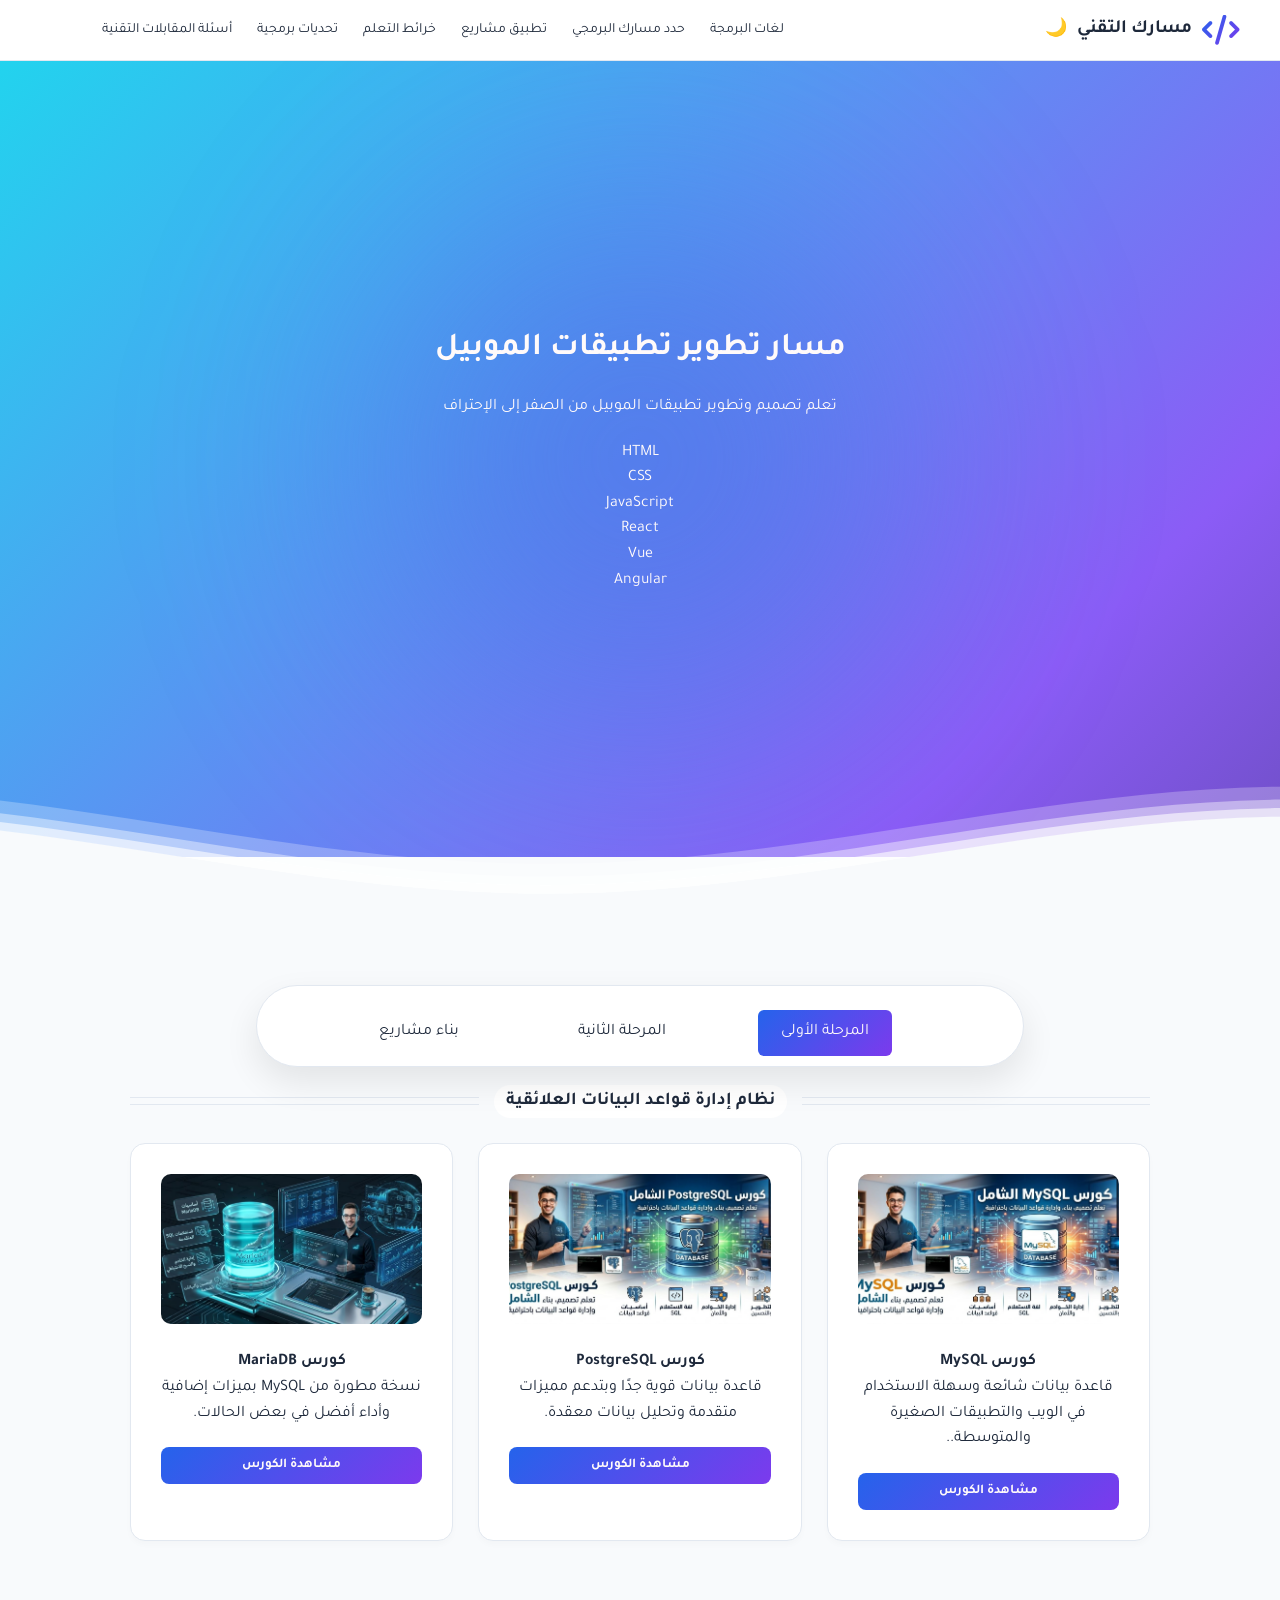
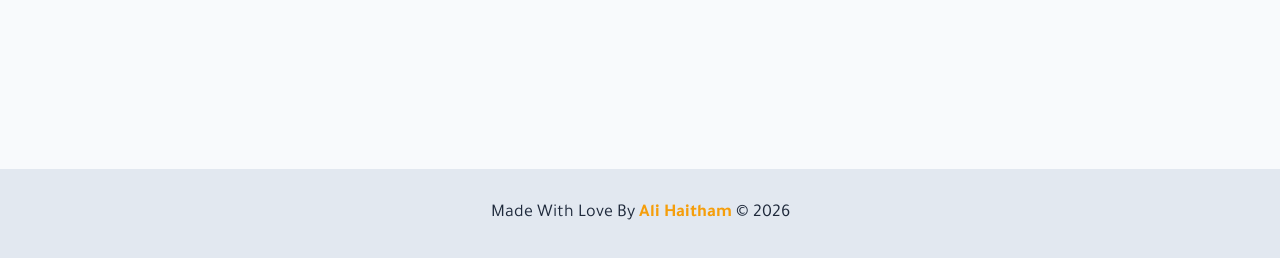
==== pages/Mobile.html @ 0cb8eadd "first commit" ====
<!DOCTYPE html>
<html lang="ar" dir="rtl">

<head>
    <meta charset="UTF-8">
    <meta name="viewport" content="width=device-width, initial-scale=1.0">
    <title>مسار | تطوير تطبيقات الموبيل </title>
    <link rel="stylesheet" href="../CSS/Mobile.css">
    <link rel="stylesheet" href="../CSS/title.css">
    <link href="https://fonts.googleapis.com/css2?family=Tajawal:wght@400;700;800&display=swap" rel="stylesheet">
    <link rel="stylesheet" href="https://cdnjs.cloudflare.com/ajax/libs/font-awesome/6.5.0/css/all.min.css">

</head>

<body>
    <!-- ==================Start-Logo Download================== -->

    <div id="preloader">
        <div class="loader-wrapper">
            <div class="logo-container">
                <div class="masarak-logo">
                    <span class="text-main">مسارك</span>
                    <span class="text-sub">التقني</span>
                    <div class="tech-arrow"></div>
                </div>
            </div>
            <div class="loading-text">جاري تحضير مسارك التقني...</div>
        </div>
    </div>
    <!-- ==================End-Logo Download================== -->
    <!-- ===================Scroll======================== -->
    <button id="scrollTopBtn">⬆</button>
    <!-- ===================Scroll======================== -->
    <!-- Start Header -->
    <header class="navbar" id="Navbar">
        <div class="nav-container">

            <!-- لوجو + Toggle -->
            <div class="logo" id="themeToggle">

                <i id="logoImg" class="fa-solid fa-code"></i>
                <h3>مسارك التقني</h3>
                <span id="modeIcon">🌙</span>
            </div>

            <!-- زرار الموبايل -->


            <div class="category_nav" id="menuToggle">
                <div onclick=Open_Categ_List() class="category_btn">
                    <i class="fa-solid fa-bars"></i>
                    <p>Browse Category</p>
                    <i class="fa-solid fa-chevron-down"></i>
                </div>

                <div class="category_nav_list" id="navLinks">

                    <a href="#لغات البرمجة">لغات البرمجة</a>
                    <a href="#حدد مسارك البرمجي">حدد مسارك البرمجي</a>
                    <a href="#تطبيق مشاريع">تطبيق مشاريع</a>
                    <a href="#خرائط التعلم">خرائط التعلم</a>
                    <a href="#تحديات برمجية">تحديات برمجية</a>
                    <a href="#أسئلة المقابلات التقنية">أسئلة المقابلات التقنية</a>
                </div>
            </div>
        </div>


        <!-- اللينكات -->
        <ul class="nav-links" id="navLinks">
            <li><a href="../index.html#لغات البرمجة">لغات البرمجة</a></li>
            <li><a href="../index.html#حدد مسارك البرمجي">حدد مسارك البرمجي</a></li>
            <li><a href="../index.html#تطبيق مشاريع">تطبيق مشاريع</a></li>
            <li><a href="../index.html#خرائط التعلم">خرائط التعلم</a></li>
            <li><a href="../index.html#تحديات برمجية">تحديات برمجية</a></li>
            <li><a href="../index.html#أسئلة المقابلات التقنية">أسئلة المقابلات التقنية</a></li>
        </ul>
    </header>


    <!-- End Header -->
    <!-- Start Hero -->
    <div class="first">
        <div class="image">
            <div class="floating-bg-container" id="floatingBg">
            </div>
            <div class="text">

                <h1>مسار تطوير تطبيقات الموبيل</h1>
                <p>تعلم تصميم وتطوير تطبيقات الموبيل من الصفر إلى الإحتراف</p>
                <ul>
                    <li>HTML</li>
                    <li>CSS</li>
                    <li>JavaScript</li>
                    <li>React</li>
                    <li>Vue</li>
                    <li>Angular</li>
                </ul>
            </div>

        </div>

    </div>
    <!-- End Hero -->

    <!-- Start waves-container -->
    <div class="waves-container">

        <svg class="waves" xmlns="http://www.w3.org/2000/svg" viewBox="0 24 150 28" preserveAspectRatio="none">

            <defs>
                <path id="gentle-wave" d="M-160 44c30 0 58-18 88-18s
                58 18 88 18 58-18 88-18
                58 18 88 18v44h-352z">
                </path>
            </defs>

            <g class="parallax">

                <use href="#gentle-wave" x="48" y="0" fill="rgba(255,255,255,.25)" />

                <use href="#gentle-wave" x="48" y="3" fill="rgba(255,255,255,.4)" />

                <use href="#gentle-wave" x="48" y="5" fill="rgba(255,255,255,.6)" />

                <use href="#gentle-wave" x="48" y="7" fill="var(--bg)" />

            </g>

        </svg>

    </div>
    <!-- End waves-container -->
    <!-- Start Cs50 -->
    <main class="Container-Tracks">
        <!-- ==================================================Start Cs50 ====================================================================== -->

        <div class="abc">
            <div class="ABC">
                <span class="tab active" data-content="one">المرحلة الأولى</span>
                <span class="tab" data-content="two">المرحلة الثانية</span>
                <span class="tab" data-content="three">بناء مشاريع</span>
            </div>
        </div>
        <div class="box active" id="one">
            <div class="content">

                <!-- ================== Start RDBMS-hr======================== -->
                <div class="fancy-divider">
                    <h2 class="section-title"> نظام إدارة قواعد البيانات العلائقية</h2>
                </div>
                <!-- ================== End RDBMS-hr========================= -->
                <!-- One Start Tracks -->
                <div class="tracks-grid">
                    <!-- ================================ONE===================================== -->
                    <div class="track-card">
                        <div class="track-img">
                            <img src="../assets/image/img-Databases/MySQL.jpg" alt="MySQL">
                        </div>
                        <h4 class="Tracks ">كورس MySQL</h4>
                        <P class="Tracks ">قاعدة بيانات شائعة وسهلة الاستخدام في الويب والتطبيقات الصغيرة والمتوسطة..
                        </P>
                        <a href="https://youtube.com/playlist?list=PLDoPjvoNmBAz6DT8SzQ1CODJTH-NIA7R9&si=02rKuu-jFbq4w8Ch"
                            target="_blank">
                            <button class="btn-track"> مشاهدة الكورس</button>
                        </a>
                    </div>
                    <!-- =====================================TWO================================== -->
                    <div class="track-card">
                        <div class="track-img">
                            <img src="../assets/image/img-Databases/PostegreSQL.jpg" alt="PostgreSQL">
                        </div>
                        <h4 class="Tracks ">كورس PostgreSQL</h4>
                        <P class="Tracks ">قاعدة بيانات قوية جدًا وبتدعم مميزات متقدمة وتحليل بيانات معقدة.</P>
                        <a href="https://youtube.com/playlist?list=PLhiFu-f80eo_90Mx37BzcIl9UJCNfEdQ_&si=wKplImMMhqoXR0Bk"
                            target="_blank">
                            <button class="btn-track"> مشاهدة الكورس</button>
                        </a>
                    </div>
                    <!-- =====================================THREE================================== -->
                    <div class="track-card">
                        <div class="track-img">
                            <img src="../assets/image/img-Databases/MariaDB.jpg" alt="MariaDB">
                        </div>
                        <h4 class="Tracks ">كورس MariaDB</h4>
                        <P class="Tracks ">نسخة مطورة من MySQL بميزات إضافية وأداء أفضل في بعض الحالات.</P>
                        <a href="https://youtube.com/playlist?list=PL3bGLnkkGnuUOB9YjjVDty6aCJApvkw8O&si=U_Xvx1oSpI6DXOw0"
                            target="_blank">
                            <button class="btn-track"> مشاهدة الكورس</button>
                        </a>
                    </div>
                </div>
            </div>
        </div>
        <!-- One End Tracks -->

        <!-- Two Start Tracks -->

        <div class="box" id="two">

            <!-- ================== Start Graph Databases-hr======================== -->
            <div class="fancy-divider">
                <h2 class="section-title"> Graph Databases </h2>
            </div>
            <!-- ================== End Graph Databases-hr========================= -->
            <div class="tracks-grid">

                <!-- ================================ONE===================================== -->

                <div class="track-card">
                    <div class="track-img">
                        <img src="../assets/image/img-Databases/Neo4j.jpg" alt="Neo4j">
                    </div>
                    <h4 class="Tracks ">كورس Neo4j</h4>
                    <P class="Tracks ">أشهر قاعدة بيانات رسومية لتحليل العلاقات المعقدة.</P>
                    <a href="https://youtu.be/8jNPelugC2s?si=sjWaELUR1Ez3cl5s" target="_blank">
                        <button class="btn-track"> مشاهدة الكورس</button>
                    </a>
                </div>
                <!-- ================================TWO===================================== -->
                <div class="track-card">
                    <div class="track-img">
                        <img src="../assets/image/img-Databases/ArangoDB.jpg" alt="ArangoDB">
                    </div>
                    <h4 class="Tracks ">كورس ArangoDB</h4>
                    <P class="Tracks ">قاعدة متعددة النماذج تدعم Graph + Document + Key-Value.</P>
                    <a href="https://youtube.com/playlist?list=PLaaJbsZsxFu5F3Kx2CdiDADAJ5wxxzQb7&si=LNoLtHkieb8CaTET"
                        target="_blank">
                        <button class="btn-track"> مشاهدة الكورس</button>
                    </a>
                </div>
                <div class="track-card">
                    <div class="track-img">
                        <img src="../assets/image/img-Databases/Neo4j.jpg" alt="Neo4j">
                    </div>
                    <h4 class="Tracks ">كورس Neo4j</h4>
                    <P class="Tracks ">أشهر قاعدة بيانات رسومية لتحليل العلاقات المعقدة.</P>
                    <a href="https://youtu.be/8jNPelugC2s?si=sjWaELUR1Ez3cl5s" target="_blank">
                        <button class="btn-track"> مشاهدة الكورس</button>
                    </a>
                </div>
                <!-- ================================TWO===================================== -->
                <div class="track-card">
                    <div class="track-img">
                        <img src="../assets/image/img-Databases/ArangoDB.jpg" alt="ArangoDB">
                    </div>
                    <h4 class="Tracks ">كورس ArangoDB</h4>
                    <P class="Tracks ">قاعدة متعددة النماذج تدعم Graph + Document + Key-Value.</P>
                    <a href="https://youtube.com/playlist?list=PLaaJbsZsxFu5F3Kx2CdiDADAJ5wxxzQb7&si=LNoLtHkieb8CaTET"
                        target="_blank">
                        <button class="btn-track"> مشاهدة الكورس</button>
                    </a>
                </div>
            </div>
            <!-- ================== Start Message Queues-hr======================== -->
            <div class="fancy-divider">
                <h2 class="section-title"> قوائم إنتظار الرسائل</h2>
            </div>
            <!-- ================== End Message Queues-hr========================= -->
            <div class="tracks-grid">

                <!-- ================================ONE===================================== -->
                <div class="track-card">
                    <div class="track-img">
                        <img src="../assets/image/img-Databases/Apache Kafka.jpg" alt="Apache Kafka">
                    </div>
                    <h4 class="Tracks ">كورس Apache Kafka</h4>
                    <P class="Tracks ">نظام قوي لمعالجة البيانات اللحظية والتدفق الكبير من الأحداث.</P>
                    <a href="https://youtube.com/playlist?list=PLt1SIbA8guusxiHz9bveV-UHs_biWFegU&si=ULp90fjHoMsMiaF9"
                        target="_blank">
                        <button class="btn-track"> مشاهدة الكورس</button>
                    </a>
                </div>

                <!-- ================================TWO===================================== -->
                <div class="track-card">
                    <div class="track-img">
                        <img src="../assets/image/img-Databases/RabbitMQ.jpg" alt="RabbitMQ">
                    </div>
                    <h4 class="Tracks ">كورس RabbitMQ</h4>
                    <P class="Tracks ">وسيط رسائل شائع لتنظيم التواصل بين الخدمات.</P>
                    <a href="https://youtube.com/playlist?list=PLalrWAGybpB-UHbRDhFsBgXJM1g6T4IvO&si=JOMWI0lzRxbo-dI5"
                        target="_blank">
                        <button class="btn-track"> مشاهدة الكورس</button>
                    </a>
                </div>
                <!-- ================================THREE===================================== -->
                <div class="track-card">
                    <div class="track-img">
                        <img src="../assets/image/img-Databases/Amazon SQS.png" alt="Amazon SQS">
                    </div>
                    <h4 class="Tracks ">كورس Amazon SQS</h4>
                    <P class="Tracks ">خدمة من أمازون لإدارة الرسائل في السحابة بسهولة.</P>
                    <a href="https://youtu.be/CyYZ3adwboc?si=DFsii4Y2ASid0gkR" target="_blank">
                        <button class="btn-track"> مشاهدة الكورس</button>
                    </a>
                </div>
                <!-- ================================FOUR===================================== -->
                <div class="track-card">
                    <div class="track-img">
                        <img src="../assets/image/img-Databases/ZeroMQ.png" alt="ZeroMQ">
                    </div>
                    <h4 class="Tracks ">كورس ZeroMQ</h4>
                    <P class="Tracks ">مكتبة خفيفة وسريعة جدًا للاتصال بين الأنظمة.</P>
                    <a href="https://youtu.be/UrwtQfSbrOs?si=cK7bs11ZoR9RWSS8" target="_blank">
                        <button class="btn-track"> مشاهدة الكورس</button>
                    </a>
                </div>
            </div>
            <!-- ================== Start Message Queues-hr======================== -->
            <div class="fancy-divider">
                <h2 class="section-title"> قوائم إنتظار الرسائل</h2>
            </div>
            <!-- ================== End Message Queues-hr========================= -->
            <div class="tracks-grid">

                <!-- ================================ONE===================================== -->
                <div class="track-card">
                    <div class="track-img">
                        <img src="../assets/image/img-Databases/Apache Kafka.jpg" alt="Apache Kafka">
                    </div>
                    <h4 class="Tracks ">كورس Apache Kafka</h4>
                    <P class="Tracks ">نظام قوي لمعالجة البيانات اللحظية والتدفق الكبير من الأحداث.</P>
                    <a href="https://youtube.com/playlist?list=PLt1SIbA8guusxiHz9bveV-UHs_biWFegU&si=ULp90fjHoMsMiaF9"
                        target="_blank">
                        <button class="btn-track"> مشاهدة الكورس</button>
                    </a>
                </div>

                <!-- ================================TWO===================================== -->
                <div class="track-card">
                    <div class="track-img">
                        <img src="../assets/image/img-Databases/RabbitMQ.jpg" alt="RabbitMQ">
                    </div>
                    <h4 class="Tracks ">كورس RabbitMQ</h4>
                    <P class="Tracks ">وسيط رسائل شائع لتنظيم التواصل بين الخدمات.</P>
                    <a href="https://youtube.com/playlist?list=PLalrWAGybpB-UHbRDhFsBgXJM1g6T4IvO&si=JOMWI0lzRxbo-dI5"
                        target="_blank">
                        <button class="btn-track"> مشاهدة الكورس</button>
                    </a>
                </div>
                <!-- ================================THREE===================================== -->
                <div class="track-card">
                    <div class="track-img">
                        <img src="../assets/image/img-Databases/Amazon SQS.png" alt="Amazon SQS">
                    </div>
                    <h4 class="Tracks ">كورس Amazon SQS</h4>
                    <P class="Tracks ">خدمة من أمازون لإدارة الرسائل في السحابة بسهولة.</P>
                    <a href="https://youtu.be/CyYZ3adwboc?si=DFsii4Y2ASid0gkR" target="_blank">
                        <button class="btn-track"> مشاهدة الكورس</button>
                    </a>
                </div>
                <!-- ================================FOUR===================================== -->
                <div class="track-card">
                    <div class="track-img">
                        <img src="../assets/image/img-Databases/ZeroMQ.png" alt="ZeroMQ">
                    </div>
                    <h4 class="Tracks ">كورس ZeroMQ</h4>
                    <P class="Tracks ">مكتبة خفيفة وسريعة جدًا للاتصال بين الأنظمة.</P>
                    <a href="https://youtu.be/UrwtQfSbrOs?si=cK7bs11ZoR9RWSS8" target="_blank">
                        <button class="btn-track"> مشاهدة الكورس</button>
                    </a>
                </div>
            </div>

        </div>
        <!-- Two End Tracks -->

        <!-- Three Start Tracks -->
        <div class="box" id="three">
            <!-- ================== Start Projects Appliction-hr======================== -->
            <div class="fancy-divider">
                <h2 class="section-title">مشاريع حقيقية لتطبيق ما تعلمته</h2>
            </div>
            <!-- ================== End Projects Appliction-hr========================= -->
            <div class="tracks-grid">
                <!-- ================================ONE===================================== -->
                <div class="track-card">
                    <div class="track-img">
                        <img src="../assets/image/img-Databases/Proj-One.jpg" alt="Project One">
                    </div>
                    <h4 class="Tracks "> مشروع إدارة موظفين</h4>
                    <P class="Tracks "></P>
                    <a href="https://youtube.com/playlist?list=PLSiLeKadTQ7kOimFxpcrlcbKEAEeRZUac&si=DurNex2AdR41Fgx1"
                        target="_blank">
                        <button class="btn-track"> مشاهدة المشروع</button>
                    </a>
                </div>
                <!-- ================================TWO===================================== -->
                <div class="track-card">
                    <div class="track-img">
                        <img src="../assets/image/img-Databases/Proj-Two.jpg" alt="Project Two">
                    </div>
                    <h4 class="Tracks ">مشروع إدارة الطلاب</h4>
                    <P class="Tracks "></P>
                    <a href="https://youtube.com/playlist?list=PLSiLeKadTQ7kB6O992zh6ZYgVHzEl6Mk2&si=RvkMguyRdn5TS5FF"
                        target="_blank">
                        <button class="btn-track"> مشاهدة المشروع</button>
                    </a>
                </div>
                <!-- ================================THREE===================================== -->
                <div class="track-card">
                    <div class="track-img">
                        <img src="../assets/image/img-Databases/Proj-Three.jpg" alt="Project Three">
                    </div>
                    <h4 class="Tracks "> تصميم قواعد بيانات</h4>
                    <P class="Tracks ">تطبيق عملي على ERD</P>
                    <a href="https://youtu.be/vi7tbmzMceI?si=183tUClDZffqus0xq" target="_blank">
                        <button class="btn-track"> مشاهدة المشروع</button>
                    </a>
                </div>
                <!-- ================================Four===================================== -->
                <div class="track-card">
                    <div class="track-img">
                        <img src="../assets/image/img-Databases/Proj-Four.jpg" alt="Project Four">
                    </div>
                    <h4 class="Tracks "> تصميم قاعدة بيانات Excel على Access</h4>
                    <P class="Tracks "></P>
                    <a href="https://youtube.com/playlist?list=PLJATL9W61MQIircJpsPG6NtkhGFSMXMoU&si=rrNp1w0-175kslbB"
                        target="_blank">
                        <button class="btn-track"> مشاهدة المشروع</button>
                    </a>
                </div>
                <!-- ================================Five===================================== -->
                <div class="track-card">
                    <div class="track-img">
                        <img src="../assets/image/img-Databases/Proj-Five.jpg" alt="Project Five">
                    </div>
                    <h4 class="Tracks "> تطبيق موبيل مع قاعدة بيانات</h4>
                    <P class="Tracks "></P>
                    <a href="https://youtu.be/-2_ApKTOTXc?si=pfBWmsaFVOlygS7O" target="_blank">
                        <button class="btn-track"> مشاهدة المشروع</button>
                    </a>
                </div>
                <!-- ================================Six===================================== -->
                <div class="track-card">
                    <div class="track-img">
                        <img src="../assets/image/img-Databases/Proj-Six.jpg" alt="Project Six">
                    </div>
                    <h4 class="Tracks "> مشروع إدارة عيادة أسنان</h4>
                    <P class="Tracks "></P>
                    <a href="https://youtu.be/Jsl-eyF0ug0?si=QrRxVZOH7whg2E7Q" target="_blank">
                        <button class="btn-track"> مشاهدة المشروع</button>
                    </a>
                </div>
            </div>
        </div>
    </main>
    <!-- End Cs50 -->
    <!-- =========================================================End Cs50 ================================================================== -->


    <!-- End Tracks -->
    <!-- Start Footer -->
    <div class="footer"> 2026 &copy; Made With Love By <span> Ali Haitham</span> </div>
    <!-- End Footer -->
    <script src="../JS/Mobile.js"></script>
</body>

</html>
---- CSS/Mobile.css ----
/* الإعدادات العامة */
* {
    margin: 0;
    padding: 0;
    box-sizing: border-box;
    font-family: 'Tajawal';
}

body {
    background-color: var(--bg);
    color: var(--text);
    line-height: 1.6;
    overflow-y: scroll;
}

/* Light Mode */
:root {
    --Header-Background: #FFFFFF;
    --Border: #E2E8F0;
    --Links-Hover: #2563EB;
    --btn-Background: linear-gradient(135deg, #2563EB, #7C3AED);
    --btn-Hover: linear-gradient(135deg, #1D4ED8, #6D28D9);
    --back-hero: #0454ff;
    --bg: #F8FAFC;
    --card: #FFFFFF;
    --before-cart: linear-gradient(135deg, #2563EB, #7C3AED, #06B6D4);
    --primary: linear-gradient(135deg, #2563EB, #7C3AED);
    --text: #1E293B;
    --h1-text: #fffafa;
    --second-text: #64748B;
    --accent: #F59E0B;
    --bg-input: #F1F5F9;
    --icon-color: linear-gradient(135deg, #2563EB, #7C3AED);
    --footer-Background: #E2E8F0;
    --footer-Text: #1E293B;
    --bg-gradient: linear-gradient(-45deg, #0F172A, #7C3AED, #06B6D4, #1E293B, #8B5CF6, #22D3EE);
    --floating-element-color: rgba(255, 255, 255, 0.15);
}

/* Dark Mode */
.dark {
    --Header-Background: #020617;
    --Border: #1E293B;
    --Links-Hover: #3B82F6;
    --btn-Background: linear-gradient(135deg, #06B6D4, #8B5CF6);
    --btn-Hover: linear-gradient(135deg, #22D3EE, #A78BFA);
    --back-hero: #0F172A;
    --bg: #0F172A;
    --card: #1E293B;
    --before-cart: linear-gradient(135deg, #0F172A, #4C1D95, #155E75);
    --primary: linear-gradient(135deg, #3B82F6, #7C3AED);
    --text: #E2E8F0;
    --h1-text: #E2E8F0;
    --second-text: #94A3B8;
    --accent: #F59E0B;
    --bg-input: #1E293B;
    --icon-color: linear-gradient(135deg, #06B6D4, #8B5CF6);
    --footer-Background: #1E293B;
    --footer-Text: #E2E8F0;
    --bg-gradient: linear-gradient(135deg, #020617, #312E81, #0F766E);
    --floating-element-color: rgba(0, 242, 254, 0.2);
}

/* <!-- ==================Start-Logo Download================== --> */
/* شاشة التحميل الكاملة */
#preloader {
    position: fixed;
    top: 0;
    left: 0;
    width: 100%;
    height: 100%;
    background: radial-gradient(circle, #1e293b 0%, #0f172a 100%);
    display: flex;
    justify-content: center;
    align-items: center;
    z-index: 10000;
    transition: opacity 0.6s ease;
}

/* حاوية اللوجو */
.masarak-logo {
    position: relative;
    display: flex;
    flex-direction: column;
    align-items: center;
    font-family: 'Arial', sans-serif;
}

.text-main {
    color: var(--h1-text);
    font-size: 3.5rem;
    font-weight: bold;
    line-height: 1;
}

.text-sub {
    color: var(--Links-Hover);
    font-size: 1.5rem;
    margin-top: -5px;
    letter-spacing: 2px;
}

/* السهم التقني المحاكي للصورة */
.tech-arrow {
    position: absolute;
    left: -60px;
    top: 50%;
    transform: translateY(-50%);
    width: 80px;
    height: 80px;
    border: 4px solid transparent;
    border-left-color: var(--Links-Hover);
    border-radius: 50%;
    animation: rotate-arrow 1.5s infinite linear;
}

.tech-arrow::before {
    content: '';
    position: absolute;
    top: -10px;
    left: 20px;
    width: 0;
    height: 0;
    border-left: 15px solid transparent;
    border-right: 15px solid transparent;
    border-bottom: 20px solid var(--Links-Hover);
    transform: rotate(45deg);
}

/* حركة دوران السهم السلسة */
@keyframes rotate-arrow {
    0% {
        transform: translateY(-50%) rotate(0deg);
        opacity: 0.5;
    }

    50% {
        opacity: 1;
    }

    100% {
        transform: translateY(-50%) rotate(360deg);
        opacity: 0.5;
    }
}

/* نص التحميل السفلي */
.loading-text {
    margin-top: 30px;
    color: var(--h1-text);
    font-size: 0.9rem;
    text-align: center;
    letter-spacing: 1px;
    animation: fade-text 1.5s infinite;
}

@keyframes fade-text {

    0%,
    100% {
        opacity: 0.4;
    }

    50% {
        opacity: 1;
    }
}

/* لإخفاء الشاشة */
.preloader-hidden {
    opacity: 0;
    pointer-events: none;
}

/* <!-- ==================End-Logo Download================== --> */
/* ================Scroll======================= */


/* عرض السكرول */
::-webkit-scrollbar {
    width: 15px;
    /* عمودي */
    height: 8px;
    /* أفقي */
}

/* الخلفية */
::-webkit-scrollbar-track {
    background: var(--bg);
    /* لون الخلفية */
}

/* الجزء اللي بيتحرك */
::-webkit-scrollbar-thumb {
    background: var(--primary);
    /* لون السكرول */
    border-radius: 0;
    /* يخليه زوايا حادة */
    background: var(--primary);
    min-height: 20px;
}

/* عند الـ hover */
::-webkit-scrollbar-thumb:hover {
    background: var(--primary);
}

#scrollTopBtn {
    position: fixed;
    bottom: 20px;
    /* المسافة من تحت */
    right: 20px;
    /* مكانه يمين */
    font-size: 30px;
    padding: 10px 15px;
    border: none;
    background: var(--btn-Background);
    color: var(--h1-text);
    cursor: pointer;
    border-radius: 10px;
    display: none;
    /* مخفي في الأول */
}

#scrollTopBtn:hover {
    background: var(--btn-Hover);
}

/* ================Scroll======================= */
.container {
    max-width: 1100px;
    margin: 0 auto;
    padding: 0 20px;
}

/* Start Header */
/* Navbar */
header {
    position: sticky;
    top: 0;
    z-index: 2000;
    backdrop-filter: blur(10px);
    background: var(--Header-Background);
    border-bottom: 1px solid var(--Border);
    transition: 0.3s ease;
    display: flex;
    justify-content: space-between;
    align-items: center;
    width: 100%;
}

header.scrolled {
    background: transparent;
}

.nav-container {
    display: flex;
    align-items: center;
    justify-content: space-between;
    padding: 15px 40px;
}

/* اللوجو */
.logo {
    display: flex;
    align-items: center;
    gap: 10px;
    cursor: pointer;
}

.logo i {
    font-size: 30px;
    transition: 0.3s;
    background: var(--icon-color);
    -webkit-background-clip: text;
    -webkit-text-fill-color: transparent;
}

.logo:hover i {
    transform: scale(1.05);
}

/* الأيقونة */
#modeIcon {
    font-size: 18px;
    transition: 0.3s;
}

/* اللينكات */
.nav-links {
    display: flex;
    gap: 25px;
    list-style: none;
    padding: 0 8%;
    font-size: 14px;
}

.nav-links a {
    text-decoration: none;
    color: var(--text);
    position: relative;
    transition: 0.3s;
}

/* underline animation */
.nav-links a::after {
    content: "";
    position: absolute;
    bottom: -5px;
    left: 0;
    width: 0%;
    height: 2px;
    background: var(--primary);
    transition: 0.3s;
}

.nav-links a:hover::after {
    width: 100%;
}

/* زرار */
.login-btn {
    background: var(--btn-Background);
    color: var();
    border: none;
    padding: 10px 18px;
    border-radius: 10px;
    cursor: pointer;
    transition: 0.3s;
}

.login-btn:hover {
    background: var(--btn-Hover);
    transform: translateY(-2px);
}

/* زرار الموبايل */
.header .category_nav {
    display: none;
}

/* ================= MOBILE ================= */
@media (max-width: 768px) {

    .menu-toggle {
        display: block;
    }

    .nav-links {
        position: absolute;
        top: 70px;
        right: 0;
        background: var(--Header-Background);
        width: 100%;
        flex-direction: column;
        align-items: center;
        gap: 20px;
        padding: 20px;

        /* animation */
        opacity: 0;
        transform: translateY(-20px);
        pointer-events: none;
        transition: 0.3s;
    }

    .nav-links.active {
        opacity: 1;
        transform: translateY(0);
        pointer-events: auto;
    }

    .login-btn {
        display: none;
    }
}

/* Start Header */

.category_nav {
    width: 180px;
    position: relative;
    height: 50px;
    margin-right: 300px;
    display: none;
}

.category_nav .category_btn {
    height: 100%;
    width: 100%;
    display: flex;
    justify-content: space-between;
    align-items: center;
    background: var(--Header-Background);
    padding: 10px 15px;
    cursor: pointer;
}

.category_nav .category_btn p {
    color: var(--text);
    font-weight: 600;
    font-size: 15px;
}

.category_nav .category_btn i {
    color: var(--text);
    transition: 0.3s;
}

.category_nav .nav_links {
    display: flex;
    gap: 35px;
}

.category_nav .nav_links li a {
    color: var(--color_heading);
    transition: 0.3s;
}

.category_nav .nav_links li:hover a,
.category_nav .nav_links li.active {
    color: var(--main_color);
}

.category_nav .category_nav_list {
    position: absolute;
    top: 100%;
    left: 0;
    background: var(--Header-Background);
    width: 100%;
    border: 1px solid var(--Border);
    border-top: 0;
    display: flex;
    flex-direction: column;
    clip-path: polygon(0 0, 100% 0, 100% 0, 0 0);
    border-width: 0px 1px 1px;
    border-style: none solid solid;
    border-image: initial;
    border-top: 0px;
    transition: 0.3s;
}

.category_nav .category_nav_list.active {
    clip-path: polygon(0 0, 100% 0, 100% 100%, 0 100%);
}

.category_nav .category_nav_list a {
    padding: 14px 10px;
    border-bottom: 1px solid var(--Border);
    font-size: 14px;
    text-align: center;
    color: var(--text);
    font-weight: bold;
    text-decoration: none
}

.category_nav .category_nav_list a:last-child {
    border-bottom: 0;
}

.category_nav .category_nav_list a:hover {
    background: var(--hover);
}

.opn_menu,
.close_menu {
    display: none;
}

/* ============================================ */
.Icon {
    display: flex;
    align-items: center;
    gap: 10px;
}

.Icon h3 {
    color: var(--text);
    margin-right: 45px;
    font-size: 15px;
}

@media (max-width: 768px) {
    .category_nav {
        display: block;
    }
}

/* End Header */

/* ====================== */
/* Start first */
.first {
    height: 100vh;
    padding: 20px;
    background: var(--bg-gradient);
    background-size: 400% 400%;
    animation: gradientPulse 12s ease infinite;
    height: calc(94vh - 50px);
    display: flex;
    justify-content: center;
    align-items: center;
    text-align: center;
    color: var(--h1-text);
    position: relative;
    overflow: hidden;
}

@keyframes gradientPulse {
    0% {
        background-position: 0% 50%;
    }

    50% {
        background-position: 100% 50%;
    }

    100% {
        background-position: 0% 50%;
    }
}

.first::before {
    content: "";
    position: absolute;
    inset: -100px;
    background:
        radial-gradient(circle, rgba(124, 58, 237, .35) 0%, transparent 40%),
        radial-gradient(circle, rgba(6, 182, 212, .35) 0%, transparent 40%),
        radial-gradient(circle, rgba(59, 130, 246, .25) 0%, transparent 40%);
    filter: blur(100px);
    animation: glowMove 10s ease-in-out infinite;
}

@keyframes glowMove {

    0%,
    100% {
        transform: translate(-5%, -5%) scale(1);
    }

    50% {
        transform: translate(5%, 5%) scale(1.2);
    }
}

/* Start Bg-Animated */
.floating-bg-container {
    position: absolute;
    top: 0;
    left: 0;
    width: 100%;
    height: 100%;
    overflow: hidden;
    z-index: 1;
    transition: background 0.3s ease;
}

.floating-item {
    position: absolute;
    bottom: -100px;
    color: var(--floating-element-color);
    font-family: 'Courier New', Courier, monospace;
    font-weight: bold;
    user-select: none;
    pointer-events: none;
    animation: floatUp linear infinite;
    transition: color 0.5s ease;
}

@keyframes floatUp {
    0% {
        transform: translateY(0) rotate(0deg);
        opacity: 0;
    }

    10% {
        opacity: 1;
    }

    90% {
        opacity: 1;
    }

    100% {
        transform: translateY(-120vh) rotate(360deg);
        opacity: 0;
    }
}

/* End Bg-Animated */
.text {
    color: var(--h1-text);
    position: relative;
    z-index: 10;
    display: flex;
    flex-direction: column;
    justify-content: center;
    align-items: center;
    gap: 20px;
}

.text ul li {

    list-style: none;
}

@media (min-width: 575px) and (max-width: 767px) {
    .text h1 {
        font-size: 1.5rem;
    }
}



/* ====================================== */
/* ===================Start-waves=============== */

/* المحتوى */
.waves-container {
    position: absolute;
    bottom: 0;
    left: 0;
    width: 100%;
    z-index: 10;
}

.waves {
    position: relative;
    width: 100%;
    height: 120px;
    bottom: -10px
}

.parallax>use {
    animation: move-forever 25s cubic-bezier(.55, .5, .45, .5) infinite;
}

.parallax>use:nth-child(1) {
    animation-delay: -2s;
    animation-duration: 7s;
}

.parallax>use:nth-child(2) {
    animation-delay: -3s;
    animation-duration: 10s;
}

.parallax>use:nth-child(3) {
    animation-delay: -4s;
    animation-duration: 13s;
}

.parallax>use:nth-child(4) {
    animation-delay: -5s;
    animation-duration: 20s;
}

@keyframes move-forever {
    0% {
        transform: translate3d(-90px, 0, 0);
    }

    100% {
        transform: translate3d(85px, 0, 0);
    }
}

/* ===================End-waves=============== */
/* Start Cs50 */
main {
    display: block;
    max-width: 1100px;
    margin: 0 auto;
    padding: 0 20px;
    margin-top: 10%;
    margin-bottom: 10%;
}

.tabs {
    margin-bottom: 20px;
}

.tab {
    display: inline-block;
    padding: 10px 15px;
    margin-right: 10px;
    border-radius: 6px;
    cursor: pointer;
    transition: 0.3s;
}

/* hover */
.tab:hover {
    background: var(--btn-Hover);
    color: var(--h1-text);
}

.tab.active {
    background: var(--btn-Background);
    color: var(--h1-text);
}

.box {
    display: none;
    padding: 20px;
    color: var(--text);
    border-radius: 10px;
}

.box.active {
    display: block;
}

.abc {
    background: var(--card);
    height: 80px;
    border-radius: 50px;
    padding: 40px;
    box-shadow: 0 15px 35px rgba(0, 0, 0, 0.09);
    border: 1px solid var(--Border);
    position: relative;
    z-index: 10;
    width: 60%;
    position: absolute;
    right: 20%;

}

@media (min-width: 575px) and (max-width: 767px) {
    .abc {
        width: 72%;
        right: 14%;
    }
}

.ABC {
    width: 77%;
    height: 80px;
    padding: 20px;
    margin-right: 8%;
    display: grid;
    grid-template-columns: 1fr 1fr 1fr;
    justify-content: center;
    align-items: center;
    text-align: center;
    gap: 60px;
    position: absolute;
    top: 5%;
}

@media (max-width: 992px) {
    .ABC {
        font-size: 11px;
        gap: 20px;
        position: absolute;
        left: 12%;
    }
}

@media (max-width: 992px) {
    .abc {
        width: 72%;
        right: 14%;
    }
}

@media (min-width: 993px) and (max-width: 1135px) {
    .ABC {
        gap: 20px;
    }
}

@media (min-width: 575px) and (max-width: 767px) {
    .ABC {
        font-size: 11px;
        gap: 0px;
        height: 20%;
        width: 90%;
        margin-left: -23px;
    }
}

@media(min-width: 390px)and (max-width:574px) {
    .abc {
        width: 100%;
        right: 0%;

    }
}

.ABC span {
    display: inline-block;
    padding: 10px 15px;
    border-radius: 6px;
    transition: 0.3s;
    cursor: pointer;
}

.ABC span:hover {
    background: var(--btn-Hover);
    color: var(--h1-text);
}

/* End Cs50 */
/* <!-- ==================hr======================== --> */
.fancy-divider {
    display: flex;
    align-items: center;
    text-align: center;
    margin: 25px 0;
    margin-top: 80px;
}

.fancy-divider::before,
.fancy-divider::after {
    content: "";
    flex: 1;
    height: 6px;
    border-top: 1px solid var(--Border);
    border-bottom: 1px solid var(--Border);
}

.fancy-divider h2 {
    margin: 0 15px;
    padding: 2px 12px;
    background: var(--card);
    color: var(--text);
    font-size: 18px;
    border-radius: 20px;
}

/* <!-- ==================hr======================== --> */
/* ====================================== */
/* Start Tracks */
.tracks-grid {
    display: grid;
    grid-template-columns: repeat(auto-fit, minmax(280px, 1fr));
    gap: 25px;
    margin-bottom: 80px;
}

.track-card {
    background: var(--card);
    padding: 30px;
    border-radius: 15px;
    text-align: center;
    box-shadow: 0 4px 6px rgba(0, 0, 0, 0.02);
    border: 1px solid var(--Border);
    transition: all 0.3s ease;

    position: relative;
    z-index: 1;
    transition: 0.3s ease;
    overflow: hidden;
}

.track-card::before {
    content: "";
    position: absolute;
    inset: -2px;
    background: var(--before-cart);
    filter: blur(25px);
    opacity: 0;
    transition: 0.4s ease;
    z-index: -1;
}

.track-card:hover::before {
    opacity: 1;
    transform: scale(1.05);
}

.track-img img {
    width: 100%;
    height: 150px;
    object-fit: cover;
    border-radius: 10px;
    margin-bottom: 15px;
}

.btn-track {
    background: var(--btn-Background);
    color: var(--h1-text);
    border: none;
    width: 100%;
    padding: 10px;
    border-radius: 8px;
    margin-top: 20px;
    font-weight: bold;
    cursor: pointer;
}

.btn-track:hover {
    background: var(--btn-Hover);
}

.Tracks {
    color: var(--text);
}

/* End Tracks */

/* Start Footer */
.footer {
    background: var(--footer-Background);
    color: var(--footer-Text);
    padding: 30px 10px;
    text-align: center;
    font-size: 18px;
}

.footer span {
    font-weight: bold;
    color: var(--accent);
}

/* End Footer */
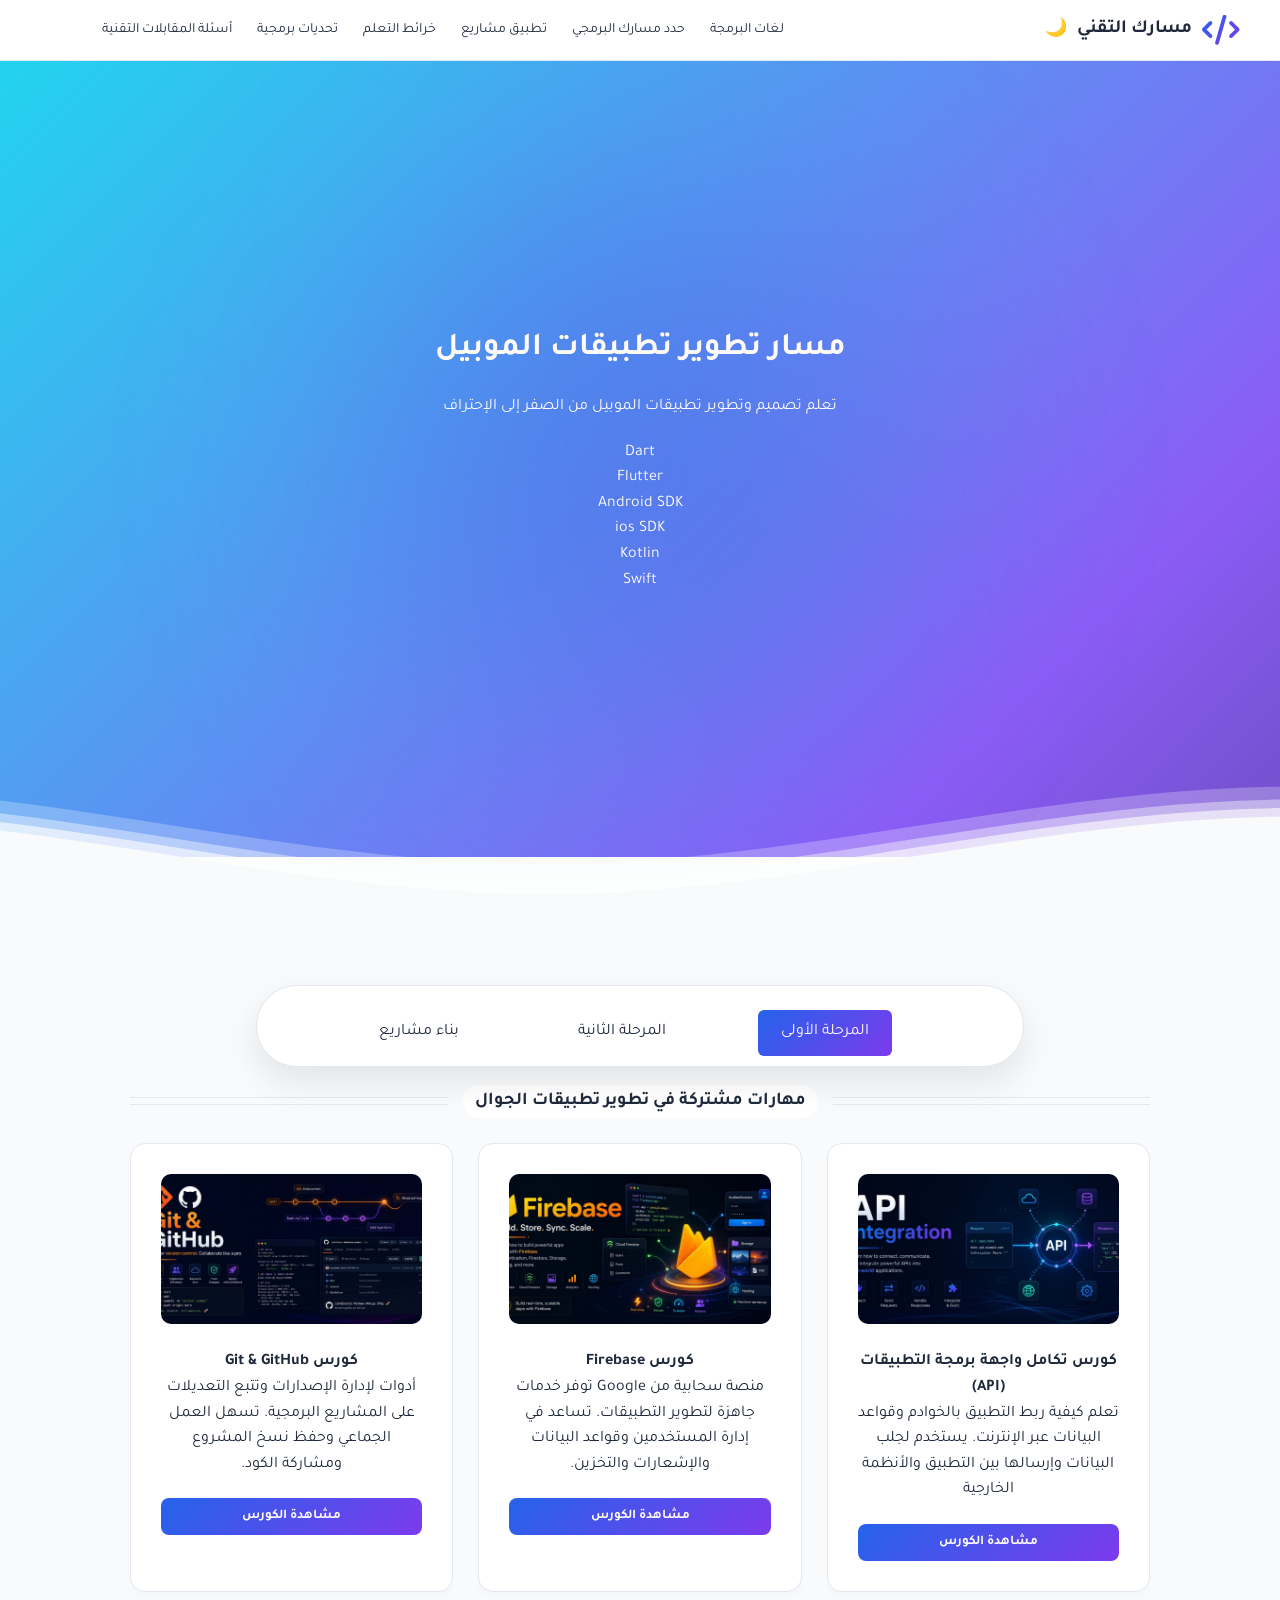
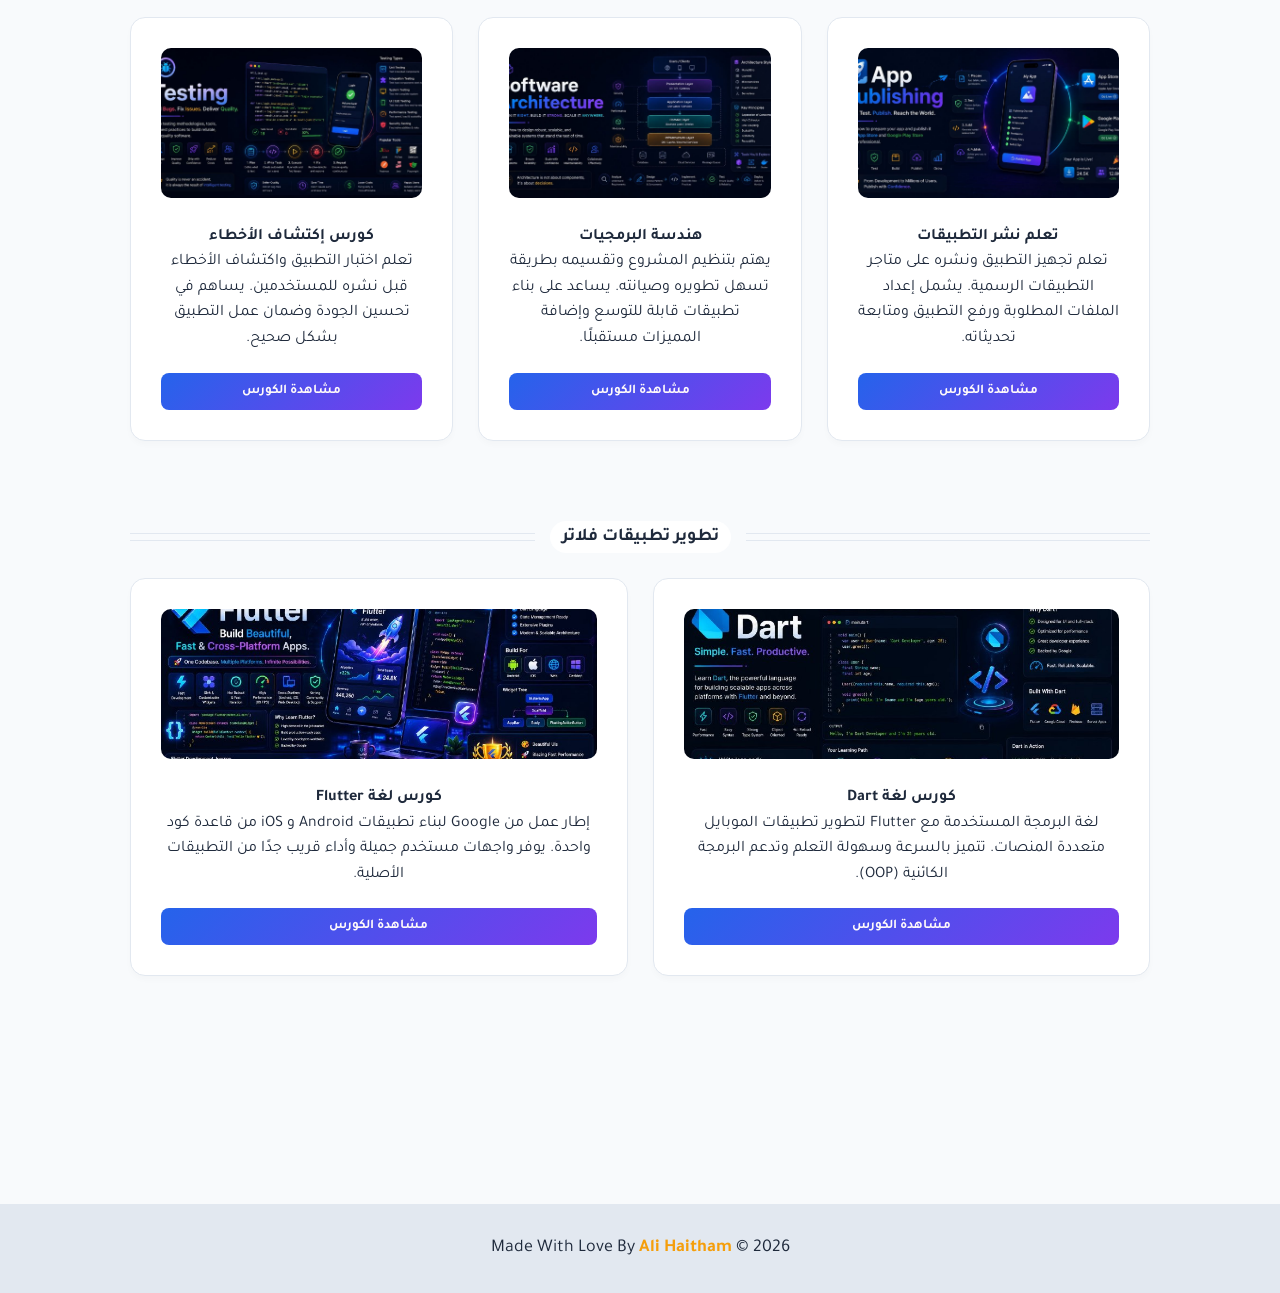
==== commit aa9603d2: "Add (Responsive-index + Mobil App)" ====
--- a/pages/Mobile.html
+++ b/pages/Mobile.html
@@ -89,12 +89,12 @@
                 <h1>مسار تطوير تطبيقات الموبيل</h1>
                 <p>تعلم تصميم وتطوير تطبيقات الموبيل من الصفر إلى الإحتراف</p>
                 <ul>
-                    <li>HTML</li>
-                    <li>CSS</li>
-                    <li>JavaScript</li>
-                    <li>React</li>
-                    <li>Vue</li>
-                    <li>Angular</li>
+                    <li>Dart</li>
+                    <li>Flutter</li>
+                    <li>Android SDK</li>
+                    <li>ios SDK</li>
+                    <li>Kotlin</li>
+                    <li>Swift</li>
                 </ul>
             </div>
 
@@ -143,55 +143,132 @@
             </div>
         </div>
         <div class="box active" id="one">
-            <div class="content">
-
-                <!-- ================== Start RDBMS-hr======================== -->
-                <div class="fancy-divider">
-                    <h2 class="section-title"> نظام إدارة قواعد البيانات العلائقية</h2>
-                </div>
-                <!-- ================== End RDBMS-hr========================= -->
-                <!-- One Start Tracks -->
-                <div class="tracks-grid">
-                    <!-- ================================ONE===================================== -->
-                    <div class="track-card">
-                        <div class="track-img">
-                            <img src="../assets/image/img-Databases/MySQL.jpg" alt="MySQL">
-                        </div>
-                        <h4 class="Tracks ">كورس MySQL</h4>
-                        <P class="Tracks ">قاعدة بيانات شائعة وسهلة الاستخدام في الويب والتطبيقات الصغيرة والمتوسطة..
-                        </P>
-                        <a href="https://youtube.com/playlist?list=PLDoPjvoNmBAz6DT8SzQ1CODJTH-NIA7R9&si=02rKuu-jFbq4w8Ch"
-                            target="_blank">
-                            <button class="btn-track"> مشاهدة الكورس</button>
-                        </a>
-                    </div>
-                    <!-- =====================================TWO================================== -->
-                    <div class="track-card">
-                        <div class="track-img">
-                            <img src="../assets/image/img-Databases/PostegreSQL.jpg" alt="PostgreSQL">
-                        </div>
-                        <h4 class="Tracks ">كورس PostgreSQL</h4>
-                        <P class="Tracks ">قاعدة بيانات قوية جدًا وبتدعم مميزات متقدمة وتحليل بيانات معقدة.</P>
-                        <a href="https://youtube.com/playlist?list=PLhiFu-f80eo_90Mx37BzcIl9UJCNfEdQ_&si=wKplImMMhqoXR0Bk"
-                            target="_blank">
-                            <button class="btn-track"> مشاهدة الكورس</button>
-                        </a>
-                    </div>
-                    <!-- =====================================THREE================================== -->
-                    <div class="track-card">
-                        <div class="track-img">
-                            <img src="../assets/image/img-Databases/MariaDB.jpg" alt="MariaDB">
-                        </div>
-                        <h4 class="Tracks ">كورس MariaDB</h4>
-                        <P class="Tracks ">نسخة مطورة من MySQL بميزات إضافية وأداء أفضل في بعض الحالات.</P>
-                        <a href="https://youtube.com/playlist?list=PL3bGLnkkGnuUOB9YjjVDty6aCJApvkw8O&si=U_Xvx1oSpI6DXOw0"
-                            target="_blank">
-                            <button class="btn-track"> مشاهدة الكورس</button>
-                        </a>
-                    </div>
-                </div>
-            </div>
-        </div>
+
+
+            <!-- ================== Start RDBMS-hr======================== -->
+            <div class="fancy-divider">
+                <h2 class="section-title">مهارات مشتركة في تطوير تطبيقات الجوال</h2>
+            </div>
+            <!-- ================== End RDBMS-hr========================= -->
+            <!-- One Start Tracks -->
+            <div class="tracks-grid">
+                <!-- ================================ONE===================================== -->
+                <div class="track-card">
+                    <div class="track-img">
+                        <img src="../assets/image/img-Flutter/API integration.jpg" alt="API integration">
+                    </div>
+                    <h4 class="Tracks ">كورس تكامل واجهة برمجة التطبيقات (API)</h4>
+                    <P class="Tracks ">تعلم كيفية ربط التطبيق بالخوادم وقواعد البيانات عبر الإنترنت.
+                        يستخدم لجلب البيانات وإرسالها بين التطبيق والأنظمة الخارجية
+                    </P>
+                    <a href="https://youtube.com/playlist?list=PLW3uJGWFOnbEw2PfOLoBV8msehVZtIWFz&si=xbraW-anuJlvqZzJ"
+                        target="_blank">
+                        <button class="btn-track"> مشاهدة الكورس</button>
+                    </a>
+                </div>
+                <!-- =====================================TWO================================== -->
+                <div class="track-card">
+                    <div class="track-img">
+                        <img src="../assets/image/img-Flutter/Firebase.jpg" alt="Firebase">
+                    </div>
+                    <h4 class="Tracks ">كورس Firebase</h4>
+                    <P class="Tracks ">منصة سحابية من Google توفر خدمات جاهزة لتطوير التطبيقات.
+                        تساعد في إدارة المستخدمين وقواعد البيانات والإشعارات والتخزين.</P>
+                    <a href="https://youtube.com/playlist?list=PLgXiMFQrD9pKZ3uiJ6temP9YVq2Nb3mfu&si=l9xZfqW2-9jsk5AT"
+                        target="_blank">
+                        <button class="btn-track"> مشاهدة الكورس</button>
+                    </a>
+                </div>
+                <!-- =====================================THREE================================== -->
+                <div class="track-card">
+                    <div class="track-img">
+                        <img src="../assets/image/img-Flutter/Git & GitHub.jpg" alt="Git & GitHub">
+                    </div>
+                    <h4 class="Tracks ">كورس Git & GitHub</h4>
+                    <P class="Tracks ">أدوات لإدارة الإصدارات وتتبع التعديلات على المشاريع البرمجية.
+                        تسهل العمل الجماعي وحفظ نسخ المشروع ومشاركة الكود.</P>
+                    <a href="https://youtube.com/playlist?list=PLDoPjvoNmBAw4eOj58MZPakHjaO3frVMF&si=orQzK4Xc1zwvhdD1"
+                        target="_blank">
+                        <button class="btn-track"> مشاهدة الكورس</button>
+                    </a>
+                </div>
+                <!-- =====================================FORE================================== -->
+                <div class="track-card">
+                    <div class="track-img">
+                        <img src="../assets/image/img-Flutter/App Publishing.jpg" alt="App Publishing">
+                    </div>
+                    <h4 class="Tracks ">تعلم نشر التطبيقات</h4>
+                    <P class="Tracks ">تعلم تجهيز التطبيق ونشره على متاجر التطبيقات الرسمية.
+                        يشمل إعداد الملفات المطلوبة ورفع التطبيق ومتابعة تحديثاته.</P>
+                    <a href="https://youtu.be/4NVw2fN8UIA?si=zjsO2ARpUjX4c0XV" target="_blank">
+                        <button class="btn-track"> مشاهدة الكورس</button>
+                    </a>
+                </div>
+                <!-- =====================================FIVE================================== -->
+                <div class="track-card">
+                    <div class="track-img">
+                        <img src="../assets/image/img-Flutter/Software Architecture.jpg" alt="Software Architecture">
+                    </div>
+                    <h4 class="Tracks "> هندسة البرمجيات</h4>
+                    <P class="Tracks ">يهتم بتنظيم المشروع وتقسيمه بطريقة تسهل تطويره وصيانته.
+                        يساعد على بناء تطبيقات قابلة للتوسع وإضافة المميزات مستقبلًا.</P>
+                    <a href="https://youtube.com/playlist?list=PL4JxLacgYgqTgS8qQPC17fM-NWMTr5GW6&si=n7xUdl9PO8cugXte"
+                        target="_blank">
+                        <button class="btn-track"> مشاهدة الكورس</button>
+                    </a>
+                </div>
+                <!-- =====================================SIX================================== -->
+                <div class="track-card">
+                    <div class="track-img">
+                        <img src="../assets/image/img-Flutter/Testing.jpg" alt="Testing">
+                    </div>
+                    <h4 class="Tracks "> كورس إكتشاف الأخطاء</h4>
+                    <P class="Tracks ">تعلم اختبار التطبيق واكتشاف الأخطاء قبل نشره للمستخدمين.
+                        يساهم في تحسين الجودة وضمان عمل التطبيق بشكل صحيح.</P>
+                    <a href="https://youtube.com/playlist?list=PLzNfs-3kBUJllCa8_6pLYDMnIlg6Lfvu4&si=0SIH9A18TOKNU6QV"
+                        target="_blank">
+                        <button class="btn-track"> مشاهدة الكورس</button>
+                    </a>
+                </div>
+            </div>
+            <!-- ================== Start RDBMS-hr======================== -->
+            <div class="fancy-divider">
+                <h2 class="section-title"> تطوير تطبيقات فلاتر </h2>
+
+            </div>
+            <!-- ================== End RDBMS-hr========================= -->
+            <!-- One Start Tracks -->
+            <div class="tracks-grid">
+                <!-- ================================ONE===================================== -->
+                <div class="track-card">
+                    <div class="track-img">
+                        <img src="../assets/image/img-Flutter/Dart.jpg" alt="Dart">
+                    </div>
+                    <h4 class="Tracks ">كورس لغة Dart</h4>
+                    <P class="Tracks ">لغة البرمجة المستخدمة مع Flutter لتطوير تطبيقات الموبايل متعددة المنصات.
+                        تتميز بالسرعة وسهولة التعلم وتدعم البرمجة الكائنية (OOP).
+                    </P>
+                    <a href="https://youtube.com/playlist?list=PL93xoMrxRJIutlMCImcV3CYMmjS0MmlWL&si=bX3D-cMHdW8w8kPj"
+                        target="_blank">
+                        <button class="btn-track"> مشاهدة الكورس</button>
+                    </a>
+                </div>
+                <!-- =====================================TWO================================== -->
+                <div class="track-card">
+                    <div class="track-img">
+                        <img src="../assets/image/img-Flutter/Flutter.jpg" alt="Flutter">
+                    </div>
+                    <h4 class="Tracks ">كورس لغة Flutter</h4>
+                    <P class="Tracks ">إطار عمل من Google لبناء تطبيقات Android و iOS من قاعدة كود واحدة.
+                        يوفر واجهات مستخدم جميلة وأداء قريب جدًا من التطبيقات الأصلية.</P>
+                    <a href="https://youtube.com/playlist?list=PL93xoMrxRJIvtIXjAiX15wcyNv-LOWZa9&si=GI8tNCxEuFrPL6gb"
+                        target="_blank">
+                        <button class="btn-track"> مشاهدة الكورس</button>
+                    </a>
+                </div>
+            </div>
+        </div>
+
         <!-- One End Tracks -->
 
         <!-- Two Start Tracks -->
@@ -200,7 +277,7 @@
 
             <!-- ================== Start Graph Databases-hr======================== -->
             <div class="fancy-divider">
-                <h2 class="section-title"> Graph Databases </h2>
+                <h2 class="section-title"> تطوير تطبيقات أندرويد</h2>
             </div>
             <!-- ================== End Graph Databases-hr========================= -->
             <div class="tracks-grid">
@@ -209,44 +286,50 @@
 
                 <div class="track-card">
                     <div class="track-img">
-                        <img src="../assets/image/img-Databases/Neo4j.jpg" alt="Neo4j">
-                    </div>
-                    <h4 class="Tracks ">كورس Neo4j</h4>
-                    <P class="Tracks ">أشهر قاعدة بيانات رسومية لتحليل العلاقات المعقدة.</P>
-                    <a href="https://youtu.be/8jNPelugC2s?si=sjWaELUR1Ez3cl5s" target="_blank">
+                        <img src="../assets/image/img-Flutter/Java.jpg" alt="Java">
+                    </div>
+                    <h4 class="Tracks ">كورس Java</h4>
+                    <P class="Tracks ">إحدى أشهر لغات البرمجة المستخدمة في تطوير تطبيقات Android.
+                        تعتمد عليها الكثير من المشاريع القديمة وما زالت مطلوبة في سوق العمل.</P>
+                    <a href="https://youtube.com/playlist?list=PL1DUmTEdeA6K7rdxKiWJq6JIxTvHalY8f&si=qXbOPJNNguyjmerI"
+                        target="_blank">
                         <button class="btn-track"> مشاهدة الكورس</button>
                     </a>
                 </div>
                 <!-- ================================TWO===================================== -->
                 <div class="track-card">
                     <div class="track-img">
-                        <img src="../assets/image/img-Databases/ArangoDB.jpg" alt="ArangoDB">
-                    </div>
-                    <h4 class="Tracks ">كورس ArangoDB</h4>
-                    <P class="Tracks ">قاعدة متعددة النماذج تدعم Graph + Document + Key-Value.</P>
-                    <a href="https://youtube.com/playlist?list=PLaaJbsZsxFu5F3Kx2CdiDADAJ5wxxzQb7&si=LNoLtHkieb8CaTET"
-                        target="_blank">
-                        <button class="btn-track"> مشاهدة الكورس</button>
-                    </a>
-                </div>
-                <div class="track-card">
-                    <div class="track-img">
-                        <img src="../assets/image/img-Databases/Neo4j.jpg" alt="Neo4j">
-                    </div>
-                    <h4 class="Tracks ">كورس Neo4j</h4>
-                    <P class="Tracks ">أشهر قاعدة بيانات رسومية لتحليل العلاقات المعقدة.</P>
-                    <a href="https://youtu.be/8jNPelugC2s?si=sjWaELUR1Ez3cl5s" target="_blank">
+                        <img src="../assets/image/img-Flutter/Kotlin.jpg" alt="Kotlin">
+                    </div>
+                    <h4 class="Tracks ">كورس Kotlin</h4>
+                    <P class="Tracks ">اللغة الرسمية الموصى بها من Google لتطوير تطبيقات Android.
+                        توفر كتابة كود أقل وأمانًا أكبر مقارنةً بـ Java.</P>
+                    <a href="https://youtube.com/playlist?list=PLzdS08UB3I_brCulwqptxJ17mAwRI1v1y&si=07o7ttWd1T4-omW4"
+                        target="_blank">
+                        <button class="btn-track"> مشاهدة الكورس</button>
+                    </a>
+                </div>
+                <div class="track-card">
+                    <div class="track-img">
+                        <img src="../assets/image/img-Flutter/Android SDK.jpg" alt="Android SDK">
+                    </div>
+                    <h4 class="Tracks ">كورس Android SDK</h4>
+                    <P class="Tracks ">مجموعة أدوات ومكتبات تستخدم لبناء وتشغيل تطبيقات Android.
+                        توفر الوصول إلى مميزات الهاتف مثل الكاميرا والموقع والإشعارات.</P>
+                    <a href="https://youtube.com/playlist?list=PLjTzpE6cvFakLb80cpN-9vUcGgL_BbOPI&si=lBO65dfgSllftKNQ"
+                        target="_blank">
                         <button class="btn-track"> مشاهدة الكورس</button>
                     </a>
                 </div>
                 <!-- ================================TWO===================================== -->
                 <div class="track-card">
                     <div class="track-img">
-                        <img src="../assets/image/img-Databases/ArangoDB.jpg" alt="ArangoDB">
-                    </div>
-                    <h4 class="Tracks ">كورس ArangoDB</h4>
-                    <P class="Tracks ">قاعدة متعددة النماذج تدعم Graph + Document + Key-Value.</P>
-                    <a href="https://youtube.com/playlist?list=PLaaJbsZsxFu5F3Kx2CdiDADAJ5wxxzQb7&si=LNoLtHkieb8CaTET"
+                        <img src="../assets/image/img-Flutter/Jetpack Compose.jpg" alt="Jetpack Compose">
+                    </div>
+                    <h4 class="Tracks ">كورس Jetpack Compose</h4>
+                    <P class="Tracks ">أداة حديثة من Google لبناء واجهات Android بطريقة أسهل وأسرع.
+                        تعتمد على كتابة الواجهة بالكود بدلًا من ملفات XML التقليدية.</P>
+                    <a href="https://youtube.com/playlist?list=PLSrm9z4zp4mEWwyiuYgVMWcDFdsebhM-r&si=W7r_Kcl_aTuNctbZ"
                         target="_blank">
                         <button class="btn-track"> مشاهدة الكورس</button>
                     </a>
@@ -254,7 +337,7 @@
             </div>
             <!-- ================== Start Message Queues-hr======================== -->
             <div class="fancy-divider">
-                <h2 class="section-title"> قوائم إنتظار الرسائل</h2>
+                <h2 class="section-title">تطوير تطبيقات IOS</h2>
             </div>
             <!-- ================== End Message Queues-hr========================= -->
             <div class="tracks-grid">
@@ -262,11 +345,12 @@
                 <!-- ================================ONE===================================== -->
                 <div class="track-card">
                     <div class="track-img">
-                        <img src="../assets/image/img-Databases/Apache Kafka.jpg" alt="Apache Kafka">
-                    </div>
-                    <h4 class="Tracks ">كورس Apache Kafka</h4>
-                    <P class="Tracks ">نظام قوي لمعالجة البيانات اللحظية والتدفق الكبير من الأحداث.</P>
-                    <a href="https://youtube.com/playlist?list=PLt1SIbA8guusxiHz9bveV-UHs_biWFegU&si=ULp90fjHoMsMiaF9"
+                        <img src="../assets/image/img-Flutter/Swift.jpg" alt="Swift">
+                    </div>
+                    <h4 class="Tracks ">كورس Swift</h4>
+                    <P class="Tracks ">لغة البرمجة الأساسية لتطوير تطبيقات iPhone و iPad.
+                        تتميز بالأداء العالي وسهولة القراءة والأمان أثناء البرمجة.</P>
+                    <a href="https://youtube.com/playlist?list=PLQaOY10EEc8bNbEBMyiJU1I-GIgs1LQfj&si=w27G_Z5yBaQcyEXS"
                         target="_blank">
                         <button class="btn-track"> مشاهدة الكورس</button>
                     </a>
@@ -275,78 +359,24 @@
                 <!-- ================================TWO===================================== -->
                 <div class="track-card">
                     <div class="track-img">
-                        <img src="../assets/image/img-Databases/RabbitMQ.jpg" alt="RabbitMQ">
-                    </div>
-                    <h4 class="Tracks ">كورس RabbitMQ</h4>
-                    <P class="Tracks ">وسيط رسائل شائع لتنظيم التواصل بين الخدمات.</P>
-                    <a href="https://youtube.com/playlist?list=PLalrWAGybpB-UHbRDhFsBgXJM1g6T4IvO&si=JOMWI0lzRxbo-dI5"
-                        target="_blank">
+                        <img src="../assets/image/img-Flutter/Objective-C.jpg" alt="Objective">
+                    </div>
+                    <h4 class="Tracks ">كورس Objective</h4>
+                    <P class="Tracks ">لغة قديمة كانت الأساس في تطوير تطبيقات iOS قبل ظهور Swift.
+                        ما زالت موجودة في بعض المشاريع والتطبيقات القديمة.</P>
+                    <a href="https://youtube.com/playlist?list=PL640F44F1C97BA581&si=DbVgIkWiKmjb-PMz" target="_blank">
                         <button class="btn-track"> مشاهدة الكورس</button>
                     </a>
                 </div>
                 <!-- ================================THREE===================================== -->
                 <div class="track-card">
                     <div class="track-img">
-                        <img src="../assets/image/img-Databases/Amazon SQS.png" alt="Amazon SQS">
-                    </div>
-                    <h4 class="Tracks ">كورس Amazon SQS</h4>
-                    <P class="Tracks ">خدمة من أمازون لإدارة الرسائل في السحابة بسهولة.</P>
-                    <a href="https://youtu.be/CyYZ3adwboc?si=DFsii4Y2ASid0gkR" target="_blank">
-                        <button class="btn-track"> مشاهدة الكورس</button>
-                    </a>
-                </div>
-                <!-- ================================FOUR===================================== -->
-                <div class="track-card">
-                    <div class="track-img">
-                        <img src="../assets/image/img-Databases/ZeroMQ.png" alt="ZeroMQ">
-                    </div>
-                    <h4 class="Tracks ">كورس ZeroMQ</h4>
-                    <P class="Tracks ">مكتبة خفيفة وسريعة جدًا للاتصال بين الأنظمة.</P>
-                    <a href="https://youtu.be/UrwtQfSbrOs?si=cK7bs11ZoR9RWSS8" target="_blank">
-                        <button class="btn-track"> مشاهدة الكورس</button>
-                    </a>
-                </div>
-            </div>
-            <!-- ================== Start Message Queues-hr======================== -->
-            <div class="fancy-divider">
-                <h2 class="section-title"> قوائم إنتظار الرسائل</h2>
-            </div>
-            <!-- ================== End Message Queues-hr========================= -->
-            <div class="tracks-grid">
-
-                <!-- ================================ONE===================================== -->
-                <div class="track-card">
-                    <div class="track-img">
-                        <img src="../assets/image/img-Databases/Apache Kafka.jpg" alt="Apache Kafka">
-                    </div>
-                    <h4 class="Tracks ">كورس Apache Kafka</h4>
-                    <P class="Tracks ">نظام قوي لمعالجة البيانات اللحظية والتدفق الكبير من الأحداث.</P>
-                    <a href="https://youtube.com/playlist?list=PLt1SIbA8guusxiHz9bveV-UHs_biWFegU&si=ULp90fjHoMsMiaF9"
-                        target="_blank">
-                        <button class="btn-track"> مشاهدة الكورس</button>
-                    </a>
-                </div>
-
-                <!-- ================================TWO===================================== -->
-                <div class="track-card">
-                    <div class="track-img">
-                        <img src="../assets/image/img-Databases/RabbitMQ.jpg" alt="RabbitMQ">
-                    </div>
-                    <h4 class="Tracks ">كورس RabbitMQ</h4>
-                    <P class="Tracks ">وسيط رسائل شائع لتنظيم التواصل بين الخدمات.</P>
-                    <a href="https://youtube.com/playlist?list=PLalrWAGybpB-UHbRDhFsBgXJM1g6T4IvO&si=JOMWI0lzRxbo-dI5"
-                        target="_blank">
-                        <button class="btn-track"> مشاهدة الكورس</button>
-                    </a>
-                </div>
-                <!-- ================================THREE===================================== -->
-                <div class="track-card">
-                    <div class="track-img">
-                        <img src="../assets/image/img-Databases/Amazon SQS.png" alt="Amazon SQS">
-                    </div>
-                    <h4 class="Tracks ">كورس Amazon SQS</h4>
-                    <P class="Tracks ">خدمة من أمازون لإدارة الرسائل في السحابة بسهولة.</P>
-                    <a href="https://youtu.be/CyYZ3adwboc?si=DFsii4Y2ASid0gkR" target="_blank">
+                        <img src="../assets/image/img-Flutter/IOS SDK.jpg" alt="IOS SDK">
+                    </div>
+                    <h4 class="Tracks ">كورس IOS SDK</h4>
+                    <P class="Tracks ">مجموعة الأدوات والمكتبات الرسمية لتطوير تطبيقات أجهزة Apple.
+                        تتيح التعامل مع جميع إمكانيات النظام والأجهزة بسهولة.</P>
+                    <a href="https://youtu.be/F2ojC6TNwws?si=rKfhHWyWR3BsXQ4r" target="_blank">
                         <button class="btn-track"> مشاهدة الكورس</button>
                     </a>
                 </div>
@@ -370,18 +400,18 @@
         <div class="box" id="three">
             <!-- ================== Start Projects Appliction-hr======================== -->
             <div class="fancy-divider">
-                <h2 class="section-title">مشاريع حقيقية لتطبيق ما تعلمته</h2>
+                <h2 class="section-title"> بناء مشاريع</h2>
             </div>
             <!-- ================== End Projects Appliction-hr========================= -->
             <div class="tracks-grid">
                 <!-- ================================ONE===================================== -->
                 <div class="track-card">
                     <div class="track-img">
-                        <img src="../assets/image/img-Databases/Proj-One.jpg" alt="Project One">
-                    </div>
-                    <h4 class="Tracks "> مشروع إدارة موظفين</h4>
-                    <P class="Tracks "></P>
-                    <a href="https://youtube.com/playlist?list=PLSiLeKadTQ7kOimFxpcrlcbKEAEeRZUac&si=DurNex2AdR41Fgx1"
+                        <img src="../assets/image/img-Flutter/تطبيق للمهام.jpg" alt="Project One">
+                    </div>
+                    <h4 class="Tracks ">تطبيق SwiftUI للمهام</h4>
+                    <P class="Tracks "></P>
+                    <a href="https://youtube.com/playlist?list=PLwvDm4VfkdpheGqemblOIA7v3oq0MS30i&si=0mtMecpRywJQkNTF"
                         target="_blank">
                         <button class="btn-track"> مشاهدة المشروع</button>
                     </a>
@@ -389,11 +419,11 @@
                 <!-- ================================TWO===================================== -->
                 <div class="track-card">
                     <div class="track-img">
-                        <img src="../assets/image/img-Databases/Proj-Two.jpg" alt="Project Two">
-                    </div>
-                    <h4 class="Tracks ">مشروع إدارة الطلاب</h4>
-                    <P class="Tracks "></P>
-                    <a href="https://youtube.com/playlist?list=PLSiLeKadTQ7kB6O992zh6ZYgVHzEl6Mk2&si=RvkMguyRdn5TS5FF"
+                        <img src="../assets/image/img-Flutter/آلة حاسبة.jpg" alt="Project Two">
+                    </div>
+                    <h4 class="Tracks ">تطبيق آلة حاسبة SwiftUI</h4>
+                    <P class="Tracks "></P>
+                    <a href="https://youtu.be/cMde7jhQlZI?si=0Osjwdi6trE6p4ii"
                         target="_blank">
                         <button class="btn-track"> مشاهدة المشروع</button>
                     </a>
@@ -401,22 +431,22 @@
                 <!-- ================================THREE===================================== -->
                 <div class="track-card">
                     <div class="track-img">
-                        <img src="../assets/image/img-Databases/Proj-Three.jpg" alt="Project Three">
-                    </div>
-                    <h4 class="Tracks "> تصميم قواعد بيانات</h4>
-                    <P class="Tracks ">تطبيق عملي على ERD</P>
-                    <a href="https://youtu.be/vi7tbmzMceI?si=183tUClDZffqus0xq" target="_blank">
+                        <img src="../assets/image/img-Flutter/تطبيق الطقس.jpg" alt="Project Three">
+                    </div>
+                    <h4 class="Tracks "> واجهة برمجة تطبيقات تطبيق الطقس SwiftUI</h4>
+                    <P class="Tracks "></P>
+                    <a href="https://youtu.be/ArfT4qOerL8?si=k1dxLu0m5q93QTHP" target="_blank">
                         <button class="btn-track"> مشاهدة المشروع</button>
                     </a>
                 </div>
                 <!-- ================================Four===================================== -->
                 <div class="track-card">
                     <div class="track-img">
-                        <img src="../assets/image/img-Databases/Proj-Four.jpg" alt="Project Four">
-                    </div>
-                    <h4 class="Tracks "> تصميم قاعدة بيانات Excel على Access</h4>
-                    <P class="Tracks "></P>
-                    <a href="https://youtube.com/playlist?list=PLJATL9W61MQIircJpsPG6NtkhGFSMXMoU&si=rrNp1w0-175kslbB"
+                        <img src="../assets/image/img-Flutter/تتبع المصاريف.jpg" alt="Project Four">
+                    </div>
+                    <h4 class="Tracks "> طبيق SwiftUI لتتبع المصاريف</h4>
+                    <P class="Tracks "></P>
+                    <a href="https://youtube.com/playlist?list=PLzcRC7PA0xWSMzFDkfF6TGKrOw7DlUEA3&si=7eMlQS-TdNqqOG4D"
                         target="_blank">
                         <button class="btn-track"> مشاهدة المشروع</button>
                     </a>
@@ -424,22 +454,22 @@
                 <!-- ================================Five===================================== -->
                 <div class="track-card">
                     <div class="track-img">
-                        <img src="../assets/image/img-Databases/Proj-Five.jpg" alt="Project Five">
-                    </div>
-                    <h4 class="Tracks "> تطبيق موبيل مع قاعدة بيانات</h4>
-                    <P class="Tracks "></P>
-                    <a href="https://youtu.be/-2_ApKTOTXc?si=pfBWmsaFVOlygS7O" target="_blank">
+                        <img src="../assets/image/img-Flutter/تطبيق دردشة.jpg" alt="Project Five">
+                    </div>
+                    <h4 class="Tracks "> تطبيق دردشة SwiftUI Firebase</h4>
+                    <P class="Tracks "></P>
+                    <a href="https://youtube.com/playlist?list=PL0dzCUj1L5JEN2aWYFCpqfTBeVHcGZjGw&si=JpIzmHFaUKT_CHDG" target="_blank">
                         <button class="btn-track"> مشاهدة المشروع</button>
                     </a>
                 </div>
                 <!-- ================================Six===================================== -->
                 <div class="track-card">
                     <div class="track-img">
-                        <img src="../assets/image/img-Databases/Proj-Six.jpg" alt="Project Six">
-                    </div>
-                    <h4 class="Tracks "> مشروع إدارة عيادة أسنان</h4>
-                    <P class="Tracks "></P>
-                    <a href="https://youtu.be/Jsl-eyF0ug0?si=QrRxVZOH7whg2E7Q" target="_blank">
+                        <img src="../assets/image/img-Flutter/التواصل الإجتماعي.jpg" alt="Project Six">
+                    </div>
+                    <h4 class="Tracks "> تطبيقات SwiftUI للتواصل الاجتماعي</h4>
+                    <P class="Tracks "></P>
+                    <a href="https://youtube.com/playlist?list=PLwvDm4Vfkdphl8ly0oi0aHx0v2B7UvDK0&si=R1DClJn5TE-WXm4Q" target="_blank">
                         <button class="btn-track"> مشاهدة المشروع</button>
                     </a>
                 </div>
